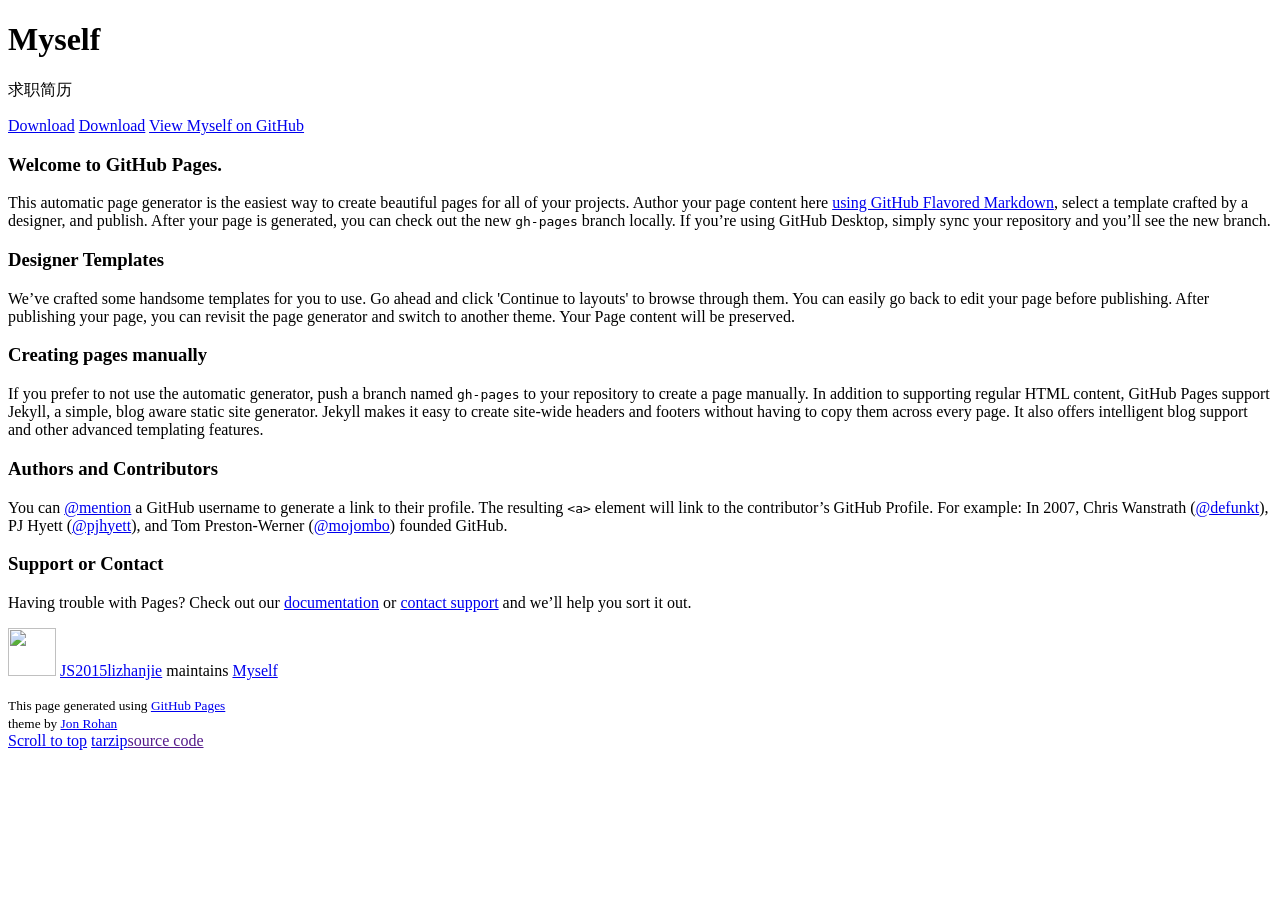
==== index.html @ 16967dcb "Create gh-pages branch via GitHub" ====
<!doctype html>
<!-- The Time Machine GitHub pages theme was designed and developed by Jon Rohan, on Feb 7, 2012. -->
<!-- Follow him for fun. http://twitter.com/jonrohan. Tail his code on https://github.com/jonrohan -->
<html>
<head>
  <meta charset="utf-8">
  <meta http-equiv="X-UA-Compatible" content="IE=edge,chrome=1">

  <link rel="stylesheet" href="stylesheets/stylesheet.css" media="screen">
  <link rel="stylesheet" href="stylesheets/github-dark.css">
  <script type="text/javascript" src="https://ajax.googleapis.com/ajax/libs/jquery/1.7.1/jquery.min.js"></script>
  <script type="text/javascript" src="javascripts/script.js"></script>

  <title>Myself</title>
  <meta name="description" content="求职简历">

  <meta name="viewport" content="width=device-width,initial-scale=1">

</head>

<body>

  <div class="wrapper">
    <header>
      <h1 class="title">Myself</h1>
    </header>
    <div id="container">
      <p class="tagline">求职简历</p>
      <div id="main" role="main">
        <div class="download-bar">
        <div class="inner">
          <a href="https://github.com/JS2015lizhanjie/myself/tarball/master" class="download-button tar"><span>Download</span></a>
          <a href="https://github.com/JS2015lizhanjie/myself/zipball/master" class="download-button zip"><span>Download</span></a>
          <a href="https://github.com/JS2015lizhanjie/myself" class="code">View Myself on GitHub</a>
        </div>
        <span class="blc"></span><span class="trc"></span>
        </div>
        <article class="markdown-body">
          <h3>
<a id="welcome-to-github-pages" class="anchor" href="#welcome-to-github-pages" aria-hidden="true"><span class="octicon octicon-link"></span></a>Welcome to GitHub Pages.</h3>

<p>This automatic page generator is the easiest way to create beautiful pages for all of your projects. Author your page content here <a href="https://guides.github.com/features/mastering-markdown/">using GitHub Flavored Markdown</a>, select a template crafted by a designer, and publish. After your page is generated, you can check out the new <code>gh-pages</code> branch locally. If you’re using GitHub Desktop, simply sync your repository and you’ll see the new branch.</p>

<h3>
<a id="designer-templates" class="anchor" href="#designer-templates" aria-hidden="true"><span class="octicon octicon-link"></span></a>Designer Templates</h3>

<p>We’ve crafted some handsome templates for you to use. Go ahead and click 'Continue to layouts' to browse through them. You can easily go back to edit your page before publishing. After publishing your page, you can revisit the page generator and switch to another theme. Your Page content will be preserved.</p>

<h3>
<a id="creating-pages-manually" class="anchor" href="#creating-pages-manually" aria-hidden="true"><span class="octicon octicon-link"></span></a>Creating pages manually</h3>

<p>If you prefer to not use the automatic generator, push a branch named <code>gh-pages</code> to your repository to create a page manually. In addition to supporting regular HTML content, GitHub Pages support Jekyll, a simple, blog aware static site generator. Jekyll makes it easy to create site-wide headers and footers without having to copy them across every page. It also offers intelligent blog support and other advanced templating features.</p>

<h3>
<a id="authors-and-contributors" class="anchor" href="#authors-and-contributors" aria-hidden="true"><span class="octicon octicon-link"></span></a>Authors and Contributors</h3>

<p>You can <a href="https://github.com/blog/821" class="user-mention">@mention</a> a GitHub username to generate a link to their profile. The resulting <code>&lt;a&gt;</code> element will link to the contributor’s GitHub Profile. For example: In 2007, Chris Wanstrath (<a href="https://github.com/defunkt" class="user-mention">@defunkt</a>), PJ Hyett (<a href="https://github.com/pjhyett" class="user-mention">@pjhyett</a>), and Tom Preston-Werner (<a href="https://github.com/mojombo" class="user-mention">@mojombo</a>) founded GitHub.</p>

<h3>
<a id="support-or-contact" class="anchor" href="#support-or-contact" aria-hidden="true"><span class="octicon octicon-link"></span></a>Support or Contact</h3>

<p>Having trouble with Pages? Check out our <a href="https://help.github.com/pages">documentation</a> or <a href="https://github.com/contact">contact support</a> and we’ll help you sort it out.</p>
        </article>
      </div>
    </div>
    <footer>
      <div class="owner">
      <p><a href="https://github.com/JS2015lizhanjie" class="avatar"><img src="https://avatars1.githubusercontent.com/u/15324887?v=3&amp;s=60" width="48" height="48"></a> <a href="https://github.com/JS2015lizhanjie">JS2015lizhanjie</a> maintains <a href="https://github.com/JS2015lizhanjie/myself">Myself</a></p>


      </div>
      <div class="creds">
        <small>This page generated using <a href="https://pages.github.com/">GitHub Pages</a><br>theme by <a href="https://twitter.com/jonrohan/">Jon Rohan</a></small>
      </div>
    </footer>
  </div>
  <div class="current-section">
    <a href="#top">Scroll to top</a>
    <a href="https://github.com/JS2015lizhanjie/myself/tarball/master" class="tar">tar</a><a href="https://github.com/JS2015lizhanjie/myself/zipball/master" class="zip">zip</a><a href="" class="code">source code</a>
    <p class="name"></p>
  </div>

  
</body>
</html>
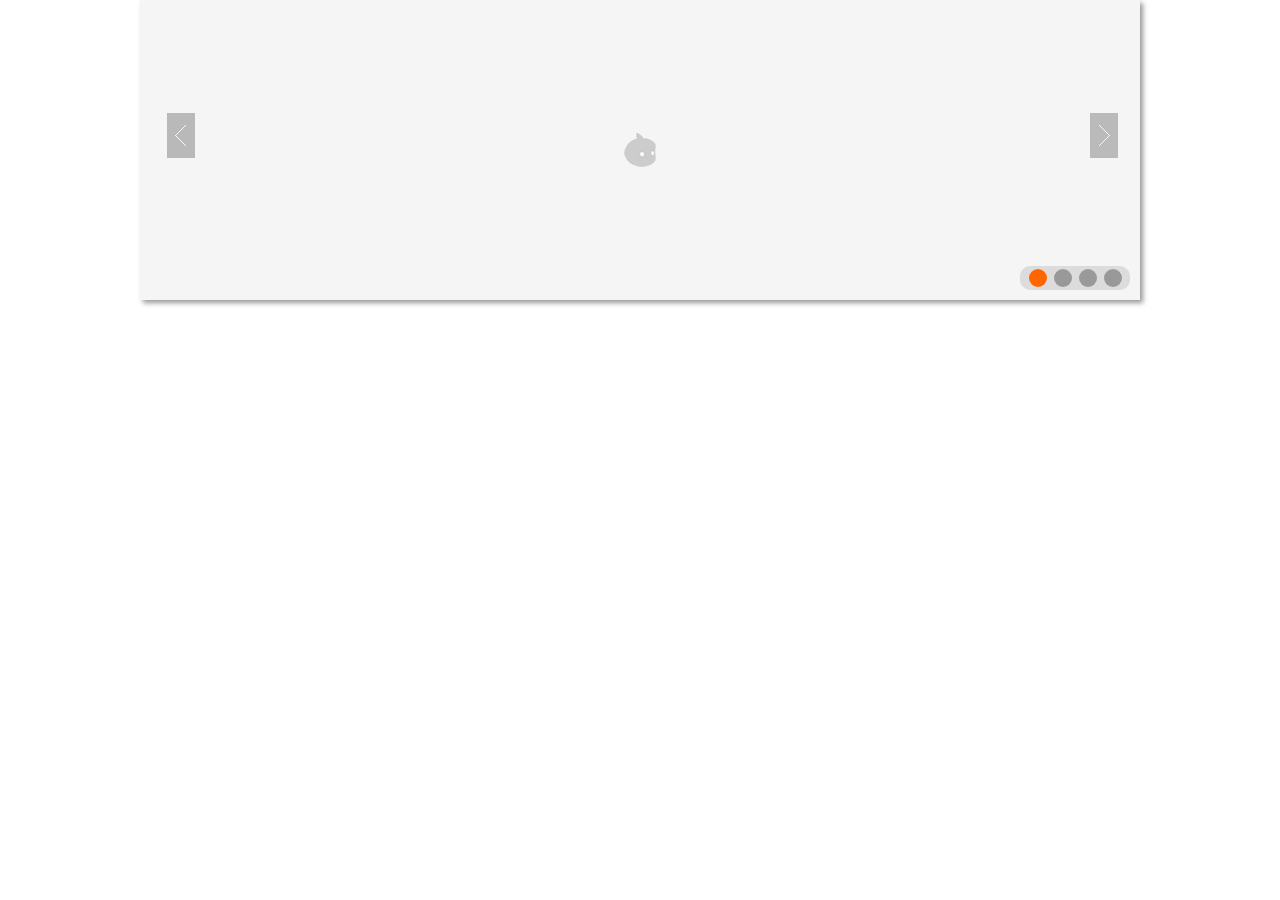
==== commit 9fa57583: "init repository" ====
--- a/index.html
+++ b/index.html
@@ -1,85 +1,43 @@
-<!doctype html>
-<!-- The Time Machine GitHub pages theme was designed and developed by Jon Rohan, on Feb 7, 2012. -->
-<!-- Follow him for fun. http://twitter.com/jonrohan. Tail his code on https://github.com/jonrohan -->
+<!DOCTYPE html>
 <html>
-<head>
-  <meta charset="utf-8">
-  <meta http-equiv="X-UA-Compatible" content="IE=edge,chrome=1">
+<head lang="en">
+    <meta charset="UTF-8">
+    <title></title>
+    <style type="text/css">
+        html,body,div,ul,li,img {
+            margin: 0;
+            padding: 0;
+            font-size: 12px;
+            font-family: "Microsoft Yahei", "微软雅黑";
+            -webkit-user-select: none;
+        }
+        ul,li{list-style: none}
+        img {border: none}
+        a{ text-decoration: none}
+    </style>
+    <link type="text/css" rel="stylesheet" href="css/banner.css"/>
+</head>
+<body>
+<div class="banner" id="banner">
+    <div class="bannerImg">
+        <div></div>
+        <div></div>
+        <div></div>
+        <div></div>
+        <div></div>
 
-  <link rel="stylesheet" href="stylesheets/stylesheet.css" media="screen">
-  <link rel="stylesheet" href="stylesheets/github-dark.css">
-  <script type="text/javascript" src="https://ajax.googleapis.com/ajax/libs/jquery/1.7.1/jquery.min.js"></script>
-  <script type="text/javascript" src="javascripts/script.js"></script>
+    </div>
+    <div class="bannerTipBg"></div>
+        <ul class="bannerTip">
+            <li class="select"></li>
+            <li></li>
+            <li></li>
+            <li></li>
+        </ul>
+    <
+    <a href="javascript:" class="bannerLeft" id="bannerLeft"></a>
+    <a href="javascript:" class="bannerRight" id="bannerRight"></a>
 
-  <title>Myself</title>
-  <meta name="description" content="求职简历">
-
-  <meta name="viewport" content="width=device-width,initial-scale=1">
-
-</head>
-
-<body>
-
-  <div class="wrapper">
-    <header>
-      <h1 class="title">Myself</h1>
-    </header>
-    <div id="container">
-      <p class="tagline">求职简历</p>
-      <div id="main" role="main">
-        <div class="download-bar">
-        <div class="inner">
-          <a href="https://github.com/JS2015lizhanjie/myself/tarball/master" class="download-button tar"><span>Download</span></a>
-          <a href="https://github.com/JS2015lizhanjie/myself/zipball/master" class="download-button zip"><span>Download</span></a>
-          <a href="https://github.com/JS2015lizhanjie/myself" class="code">View Myself on GitHub</a>
-        </div>
-        <span class="blc"></span><span class="trc"></span>
-        </div>
-        <article class="markdown-body">
-          <h3>
-<a id="welcome-to-github-pages" class="anchor" href="#welcome-to-github-pages" aria-hidden="true"><span class="octicon octicon-link"></span></a>Welcome to GitHub Pages.</h3>
-
-<p>This automatic page generator is the easiest way to create beautiful pages for all of your projects. Author your page content here <a href="https://guides.github.com/features/mastering-markdown/">using GitHub Flavored Markdown</a>, select a template crafted by a designer, and publish. After your page is generated, you can check out the new <code>gh-pages</code> branch locally. If you’re using GitHub Desktop, simply sync your repository and you’ll see the new branch.</p>
-
-<h3>
-<a id="designer-templates" class="anchor" href="#designer-templates" aria-hidden="true"><span class="octicon octicon-link"></span></a>Designer Templates</h3>
-
-<p>We’ve crafted some handsome templates for you to use. Go ahead and click 'Continue to layouts' to browse through them. You can easily go back to edit your page before publishing. After publishing your page, you can revisit the page generator and switch to another theme. Your Page content will be preserved.</p>
-
-<h3>
-<a id="creating-pages-manually" class="anchor" href="#creating-pages-manually" aria-hidden="true"><span class="octicon octicon-link"></span></a>Creating pages manually</h3>
-
-<p>If you prefer to not use the automatic generator, push a branch named <code>gh-pages</code> to your repository to create a page manually. In addition to supporting regular HTML content, GitHub Pages support Jekyll, a simple, blog aware static site generator. Jekyll makes it easy to create site-wide headers and footers without having to copy them across every page. It also offers intelligent blog support and other advanced templating features.</p>
-
-<h3>
-<a id="authors-and-contributors" class="anchor" href="#authors-and-contributors" aria-hidden="true"><span class="octicon octicon-link"></span></a>Authors and Contributors</h3>
-
-<p>You can <a href="https://github.com/blog/821" class="user-mention">@mention</a> a GitHub username to generate a link to their profile. The resulting <code>&lt;a&gt;</code> element will link to the contributor’s GitHub Profile. For example: In 2007, Chris Wanstrath (<a href="https://github.com/defunkt" class="user-mention">@defunkt</a>), PJ Hyett (<a href="https://github.com/pjhyett" class="user-mention">@pjhyett</a>), and Tom Preston-Werner (<a href="https://github.com/mojombo" class="user-mention">@mojombo</a>) founded GitHub.</p>
-
-<h3>
-<a id="support-or-contact" class="anchor" href="#support-or-contact" aria-hidden="true"><span class="octicon octicon-link"></span></a>Support or Contact</h3>
-
-<p>Having trouble with Pages? Check out our <a href="https://help.github.com/pages">documentation</a> or <a href="https://github.com/contact">contact support</a> and we’ll help you sort it out.</p>
-        </article>
-      </div>
-    </div>
-    <footer>
-      <div class="owner">
-      <p><a href="https://github.com/JS2015lizhanjie" class="avatar"><img src="https://avatars1.githubusercontent.com/u/15324887?v=3&amp;s=60" width="48" height="48"></a> <a href="https://github.com/JS2015lizhanjie">JS2015lizhanjie</a> maintains <a href="https://github.com/JS2015lizhanjie/myself">Myself</a></p>
-
-
-      </div>
-      <div class="creds">
-        <small>This page generated using <a href="https://pages.github.com/">GitHub Pages</a><br>theme by <a href="https://twitter.com/jonrohan/">Jon Rohan</a></small>
-      </div>
-    </footer>
-  </div>
-  <div class="current-section">
-    <a href="#top">Scroll to top</a>
-    <a href="https://github.com/JS2015lizhanjie/myself/tarball/master" class="tar">tar</a><a href="https://github.com/JS2015lizhanjie/myself/zipball/master" class="zip">zip</a><a href="" class="code">source code</a>
-    <p class="name"></p>
-  </div>
-
-  
+</div>
 </body>
-</html>
+</html>
--- a/css/banner.css
+++ b/css/banner.css
@@ -0,0 +1,97 @@
+/*
+display
+position
+top/left
+float
+magrin
+padding
+width/height
+text-align
+border
+background
+overflow
+字体等一些其余的样式
+css3样式
+
+*/
+.banner {
+    position: relative;
+    overflow: hidden;
+    width: 1000px;
+    margin: 0 auto;
+    height: 300px;
+    background: red;
+    box-shadow: 3px 3px 5px 0 #999;
+}
+
+.banner .bannerImg {
+    position: absolute;
+    top: 0;
+    left: 0;
+    width: 5000px;
+    height: 300px;
+    overflow: hidden;
+
+}
+.banner .bannerImg div{
+    width: 1000px;
+    float: left;
+    height: 300px;
+    background: url("../img/default.gif") no-repeat center center #f5f5f5;
+}
+
+.banner .bannerImg div img{
+    width: 100%;
+    height: 100%;
+}
+.banner .bannerTipBg{
+    position: absolute;
+    bottom: 10px;
+    right: 10px;
+    width: 110px;
+    height: 24px;
+    background: #000;
+    opacity: 0.1;
+    filter: alpha(opacity=10);
+    border-radius: 10px;
+}
+.banner .bannerTip{
+    position: absolute;
+    bottom: 13px;
+    right: 11px;
+    width: 100px;
+    height: 18px;
+    overflow: hidden;
+}
+.banner .bannerTip li{
+    float: left;
+    margin-right: 7px;
+    width: 18px;
+    height: 18px;
+    background: #999999;
+    cursor: pointer;
+    border-radius: 50%;
+}
+.banner .bannerTip  li.select{
+    background: #ff6600;
+}
+.banner .bannerLeft, .banner .bannerRight{
+    /*display: none;*/
+    position: absolute;
+    top: 45%;
+    margin : -22px 0 0 20px;
+    width: 30px;
+    height: 45px;
+    background: url("../img/pre.png") no-repeat 0 0;
+    opacity: 0.3;
+    filter: alpha(opacity=30);
+}
+.banner .bannerRight{
+    right: 20px;
+    background-position: -50px 0;
+}
+.banner .bannerLeft:hover, .banner .bannerRight:hover{
+    opacity: 0.8;
+    filter: alpha(opacity=80);
+
+}
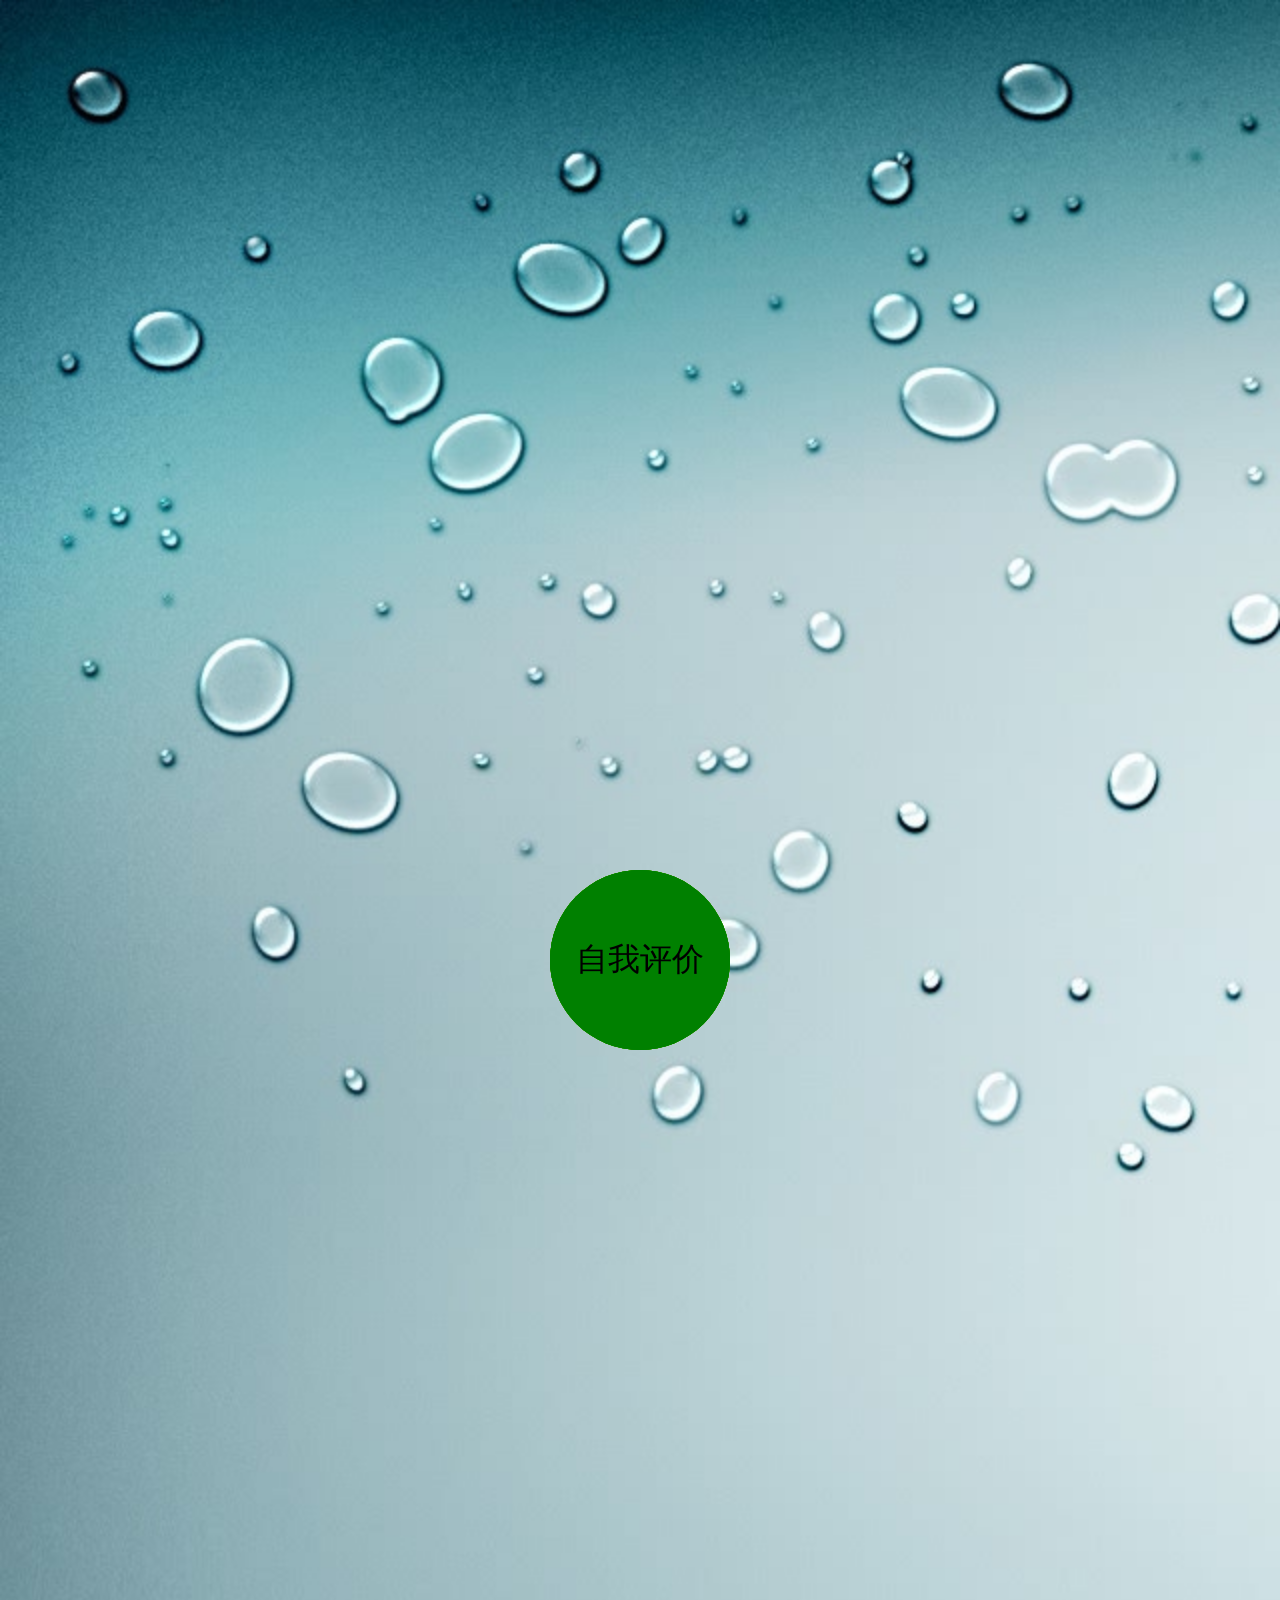
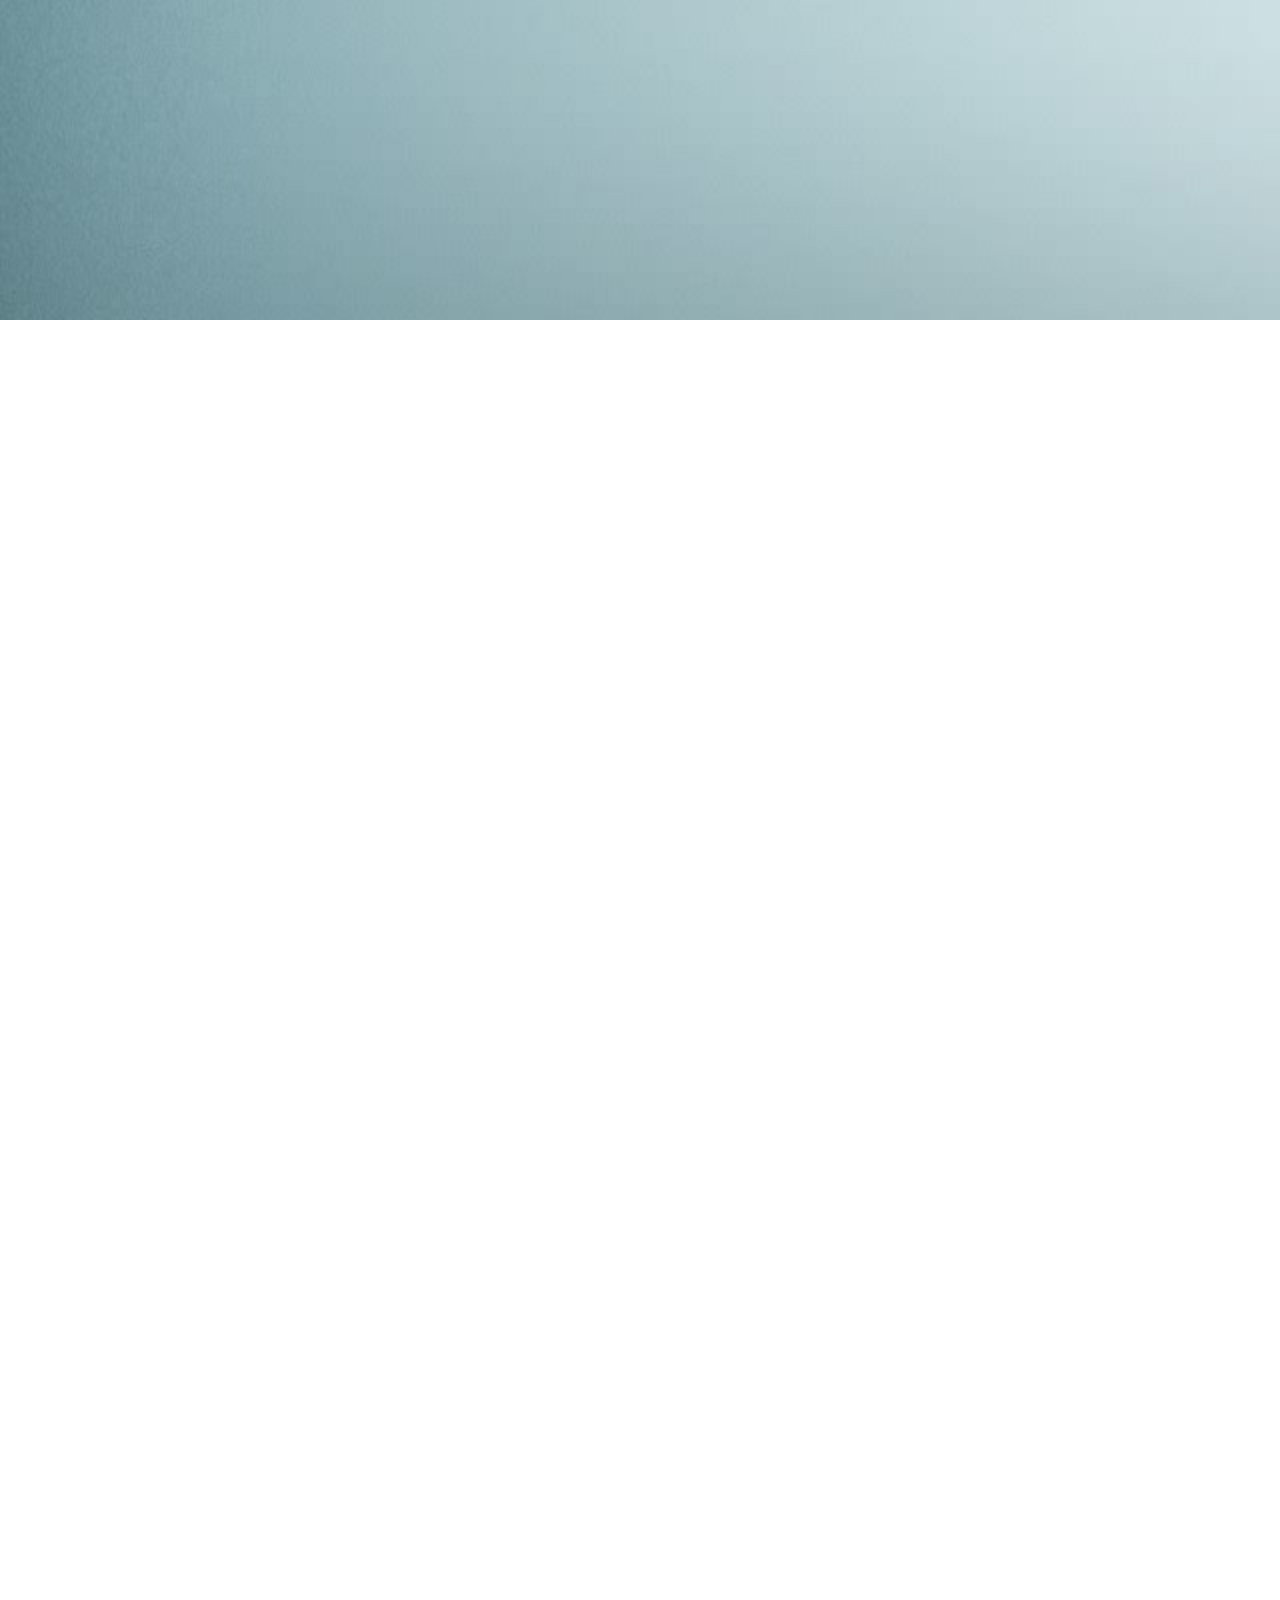
==== commit 6fe84d82: "init repository" ====
--- a/index.html
+++ b/index.html
@@ -3,41 +3,111 @@
 <head lang="en">
     <meta charset="UTF-8">
     <title></title>
-    <style type="text/css">
-        html,body,div,ul,li,img {
-            margin: 0;
-            padding: 0;
-            font-size: 12px;
-            font-family: "Microsoft Yahei", "微软雅黑";
-            -webkit-user-select: none;
-        }
-        ul,li{list-style: none}
-        img {border: none}
-        a{ text-decoration: none}
-    </style>
-    <link type="text/css" rel="stylesheet" href="css/banner.css"/>
+    <meta name="viewport" content="width=device-width,initial-scale=1.0, user-scalable=no">
+    <link type="text/css" rel="stylesheet" href="css/index.css"/>
 </head>
 <body>
-<div class="banner" id="banner">
-    <div class="bannerImg">
-        <div></div>
-        <div></div>
-        <div></div>
-        <div></div>
-        <div></div>
+<div id="main">
+    <ul class="slide">
+        <li >
+            <div class="a1">
+                <h2>个人简历 </h2>
 
-    </div>
-    <div class="bannerTipBg"></div>
-        <ul class="bannerTip">
-            <li class="select"></li>
-            <li></li>
-            <li></li>
-            <li></li>
-        </ul>
-    <
-    <a href="javascript:" class="bannerLeft" id="bannerLeft"></a>
-    <a href="javascript:" class="bannerRight" id="bannerRight"></a>
+                <div class="name1">
+                    <!--<img src="images/er.png">-->
+                    <p>姓名<br><br>李占杰</p>
+                    <p>学历<br><br>本科</p>
+                    <p> 期望职业<br><br>前端开发工程师 </p>
+                </div>
+
+            </div>
+        </li>
+        <li >
+            <div class="a2">
+                <h2>个人资料</h2>
+
+                <div class="name2">
+                    <p>姓名：李占杰</p>
+                    <p>性别：男</p>
+                    <p>爱好：电影、运动</p>
+                    <p>学历：本科</p>
+                    <p>联系方式：15601361662</p>
+                    <p>邮箱：1017986845@qq.com</p>
+                    <p>毕业院校：北华航天工业学院</p>
+                    <!--<p>毕业院校：北华航天工业学院</p>-->
+                </div>
+
+            </div>
+        </li>
+        <li>
+            <div class="a3">
+                <p>语言能力</p>
+
+                <p>英语四级</p>
+
+                <p>普通话</p>
+                <!--<p>联系方式：15601361662</p>-->
+
+
+            </div>
+        </li>
+        <li >
+            <div class="a4 ">
+                <p>求职意向</p>
+
+                <p>工作性质：全职</p>
+
+                <p> 期望职业：前端开发工程师 </p>
+
+                <p>期望薪资：面议</p>
+
+                <p>到岗时间：一周内</p>
+
+                <!--<p>2010.09-2013.06 北华航天工业学院</p>-->
+                <!--<p>联系方式：15601361662</p>-->
+            </div>
+
+
+        </li>
+        <li >
+            <div class="a5">
+                <h2>IT技能</h2>
+
+                <p>1、对WEB标准有良好认识，了解标签语义化；</p>
+                <p>2、了解HTML和CSS兼容性处理；</p>
+                <p>3、熟练使用JavaScript</p>
+                <p>4、JS中的面向对象及设计模式有一定了解；</p>
+                <p>5、了解jQuery类库，阅读过其部分源码；</p>
+                <p>6、Ajax、JSON等前端技术的原理进行开发；</p>
+
+                <!--<p>2010.09-2013.06 北华航天工业学院</p>-->
+                <!--<p>联系方式：15601361662</p>-->
+
+
+            </div>
+        </li>
+        <li class="zIndex">
+            <div class="a6">
+                <!--<h2>自我评价</h2>-->
+
+
+                <p>团结</p>
+                <p>协作</p>
+                <p>乐观</p>
+                <p>开朗</p>
+                <p>拼搏</p>
+                <p>进取</p>
+                <p>自我评价</p>
+                    <!--对互联网强烈的好奇心和浓厚的兴趣，驱使我不断学习，积累知识，不断去了解新的前沿技能。为人谦和、责任心强、能够很快的融入到团队中去。能够根据任务对工作进行规划，有条理的完成工作。希望能够争取这个平台来发挥我的能力，与你们共同创造精彩！-->
+                <!--</p>-->
+
+
+            </div>
+        </li>
+    </ul>
 
 </div>
+
+<script type="text/javascript" src="js/index.js"></script>
 </body>
 </html>
--- a/css/index.css
+++ b/css/index.css
@@ -0,0 +1,493 @@
+*{
+    margin: 0;
+    padding: 0;
+}
+body,html{
+    width: 100%;
+    height: 100%;
+    overflow: hidden;
+}
+
+ul{
+    list-style: none;
+}
+
+#main{
+    width: 640px;
+    height: 960px;
+    position: absolute;
+    left: 50%;
+    top: 0;
+    margin-left: -320px;
+    -webkit-transform-origin:top ;
+
+}
+.slide li{
+    width: 100%;
+    height: 100%;
+    position: absolute;
+    top: 0;
+    left: 0;
+}
+.slide li:nth-child(1){
+    background: url("../images/40.JPEG");
+}
+.slide li:nth-child(2){
+    background: url("../images/17.jpg");
+}
+.slide li:nth-child(3){
+    background: url("../images/17.jpg");
+}
+.slide li:nth-child(4){
+    background: url("../images/17.jpg");
+}
+.slide li:nth-child(5){
+    background: url("../images/17.jpg");
+}
+.slide li:nth-child(6){
+    background: url("../images/17.jpg");
+}
+.zIndex{
+    z-index: 11;
+}
+
+.a1{
+    position: absolute;
+    top: 50%;
+    width: 100%;
+    margin-top: -415px;
+}
+.a1 h2{
+    color: whitesmoke;
+    text-align: center;
+    font-size: 60px;
+    letter-spacing: 15px;
+    width: 10%;
+    margin-left: 478px;
+    height: 50px;
+    -webkit-transform:  translate(0,-500px);
+}
+.a1 .name1{
+    position: absolute;
+    left: 50%;
+    margin-left: 64px;
+    top: 310px;
+}
+.name1 p {
+    color: white;
+    text-align: center;
+    font-size: 30px;
+    margin-top: 15px;
+    width: 1px;
+}
+
+.name1 p:nth-child(1){
+    text-align: center;
+    position: absolute;
+    left: -94px;
+    top: 6px;
+    -webkit-transform:  translate(0,800px);
+    -webkit-transition-duration: 1s;
+
+}
+.name1 p:nth-child(2){
+    position: absolute;
+    left: -187px;
+    top: 6px;
+    -webkit-transform:  translate(0,800px);;
+    -webkit-transition: 1s;
+
+
+}
+.name1 p:nth-child(3){
+    position: absolute;
+    left: -285px;
+    top: 6px;
+    -webkit-transform:  translate(0,800px);;
+    -webkit-transition: 1s;
+
+
+}
+
+
+#a1 h2{
+    -webkit-transform:  translate(0,0);
+    -webkit-transition-duration: 1s;
+    -webkit-transition-delay: 0.2s;
+}
+#a1 .name1 p:nth-child(1){
+    -webkit-transform: translate(0,0);
+    -webkit-transition: 1s;
+    -webkit-transition-delay: 0.6s;
+    transition-delay: 0.6s;
+}
+#a1 .name1 p:nth-child(2){
+    -webkit-transform: translate(0,0);
+    -webkit-transition: 1s;
+    -webkit-transition-delay: 1s;
+    transition-delay: 1s;
+}
+#a1 .name1 p:nth-child(3){
+    -webkit-transform: translate(0,0);
+    -webkit-transition: 1s;
+    -webkit-transition-delay: 1.4s;
+    transition-delay: 1.4s;
+}
+
+
+.a2{
+    position: absolute;
+    top: 40%;
+    left: 10%;
+    width: 100%;
+    /*height: 100%;*/
+    /*margin-left: -200px;*/
+    margin-top: -300px;
+}
+.a2 h2{
+    /*color: black;*/
+    text-align: left;
+    font-size:40px;
+    /*font-family: "Microsoft Yahei", "微软雅黑";*/
+    width: 50%;
+    height: 80px;
+
+    color: blue;
+    line-height: 80px;
+    margin-left: 60px;
+    border-radius:10px;
+
+    /*box-shadow:2px 1px 10px #333;*/
+    /*background: -webkit-linear-gradient(left, #22b909, #00A5FF, #0044DD);*/
+    -webkit-transform: translate(-500px,0);
+
+
+
+}
+.a2 .name2{
+    /*width: 50%;*/
+    position: absolute;
+    left: 50%;
+    margin-left: -260px;
+    top: 150px;
+    /*box-shadow: 2px 1px 10px #333;*/
+    /*padding: 10px;*/
+    overflow: hidden;
+    /*border-radius:10px;*/
+    /*background: -webkit-linear-gradient(left, #F9044E, #00A5FF, #11c900);*/
+    color: black;
+
+
+
+}
+.name2 p{
+    width: 0;
+    height: 0;
+    overflow: hidden;
+    /*color: black;*/
+    text-align: left;
+    padding-left: 10px;
+    font-size: 25px;
+    font-weight: bold;
+    margin-top: 20px;
+    margin-bottom: 20px;
+    color: blue;
+    /*box-shadow: 1px 1px 5px #333;*/
+}
+#a2 h2{
+    -webkit-transform: translate(0,0);
+    -webkit-transition: 1s;
+}
+
+#a2 p{
+    width: 450px;
+    height:50px;
+    -webkit-transition-duration: 1s;
+    -webkit-transition-delay: 1.4s;
+    transition-delay: 1.4s;
+}
+.a3{
+    width: 60%;
+    height: 60%;
+    position: absolute;
+    left: 50%;
+    top: 48%;
+    margin-left: -200px;
+    margin-top: -180px;
+}
+
+.a3 p:nth-child(1){
+    width: 200px;
+    height: 200px;
+    line-height: 200px;
+    position: absolute;
+    left: 4%;
+    top: 45%;
+    display: inline-block;
+    float: left;
+    font-size: 40px;
+    font-weight: bold;
+    border: 1px solid #31ce35;
+    border-radius: 50%;
+    text-align: center;
+    background: #289ce9;
+    box-shadow: 1px 2px 10px #333;
+}
+.a3 p:nth-child(2){
+    width: 100px;
+    height: 100px;
+    line-height: 100px;
+    position: absolute;
+    left: 50%;
+    top: 45%;
+    display: inline-block;
+    float: left;
+    margin-left: 50px;
+    font-size: 20px;
+    border-radius: 50%;
+    background: #11c900;
+    text-align: center;
+    color: white;
+}
+.a3 p:nth-child(3){
+    width: 100px;
+    height: 100px;
+    line-height: 100px;
+    position: absolute;
+    left: 50%;
+    top: 65%;
+    display: inline-block;
+    float: left;
+    margin-left: 50px;
+    font-size: 20px;
+    border-radius: 50%;
+    background: #11c900;
+    text-align: center;
+    color: white;
+}
+
+#a3 p{
+    -webkit-transform: rotateY(360deg);
+    -webkit-transition: 1s;
+}
+
+
+.a4{
+    width: 80%;
+    height: 80%;
+    position: absolute;
+    left: 50px;
+    top: 50%;
+    margin-left:  200px;
+    margin-top: -200px;
+    color: whitesmoke;
+
+    padding: 10px;
+    /*box-shadow: 1px 5px 10px #333;*/
+    /*background: -webkit-linear-gradient(left, #009998, #00A5FF, #ffff00);*/
+    -webkit-transform:rotate(0deg) scale(0)
+
+}
+
+.a4 p{
+    height: 80px;
+    line-height: 80px;
+    font-size: 20px;
+
+}
+.a4 p:nth-child(1){
+    height: 100px;
+    line-height: 100px;
+    font-size: 40px;
+    font-weight: bold;
+
+}
+.a4 p:nth-child(2) ,.a4 p:nth-child(4){
+    /*text-align: right;*/
+
+
+}
+#a4 {
+    -webkit-transform:rotate(360deg) scale(1);
+    -webkit-transition: 1s;
+
+}
+
+.a5{
+    width: 500px;
+    height: 500px;
+    position: absolute;
+    left: 50%;
+    top: 50%;
+    margin-left:  -250px;
+    margin-top: -300px;
+
+
+}
+.a5 h2{
+    width: 100%;
+    height: 60px;
+    line-height: 60px;
+    font-size: 40px;
+    color: whitesmoke;
+
+}
+.a5 p{
+    width: 100%;
+    height: 60px;
+    line-height: 60px;
+    font-size: 25px;
+    display: inline-block;
+    margin-top: 20px;
+    color: white;
+    word-wrap: normal;
+    background: #0fb200;
+    border-radius: 5px;
+}
+.a5 p:nth-child(odd){
+    -webkit-transform: translate(-600px,0);
+}
+.a5 p:nth-child(even){
+    -webkit-transform: translate(600px,0);
+}
+#a5 P{
+    -webkit-transform: translate(0,0);
+    -webkit-transition: 1s;
+
+}
+
+
+
+/*.a6{*/
+/*width: 500px;*/
+/*height: 500px;*/
+/*position: absolute;*/
+/*left: 50%;*/
+/*top: 50%;*/
+/*margin-left:  -250px;*/
+/*margin-top: -300px;*/
+
+
+/*}*/
+
+
+
+.a6 p{
+    width: 90px;
+    height: 90px;
+    line-height: 90px;
+    text-align: center;
+    border-radius: 50%;
+    position: absolute;
+    left:50%;
+    top:50%;
+    margin-left: -45px;
+    margin-top: -45px;
+}
+.a6 p:nth-child(1){
+    background: #0fb200;
+}
+.a6 p:nth-child(2){
+    background: #ffff4f;
+}
+.a6 p:nth-child(3){
+    background: #ffff00;
+}
+.a6 p:nth-child(4){
+    background: #008000;
+}
+.a6 p:nth-child(5){
+    background: #008000;
+}
+.a6 p:nth-child(6){
+    background: #008000;
+}
+.a6 p:nth-child(7){
+    background: #008000;
+}
+#a6 p:nth-child(1){
+    left:50%;
+    top:30%;
+}
+#a6 p:nth-child(2) {
+    left: 20%;
+    top: 40%
+}
+#a6 p:nth-child(3){
+    left:80%;
+    top:40%
+}
+#a6 p:nth-child(4){
+    left:20%;
+    top:60%;
+}
+#a6 p:nth-child(5){
+    left:80%;
+    top:60%;
+}
+#a6 p:nth-child(6){
+    left:50%;
+    top:70%;
+}
+/*#a6 p:nth-child(7){*/
+    /*left:40%;*/
+    /*top:70%;*/
+/*}*/
+#a6 p{
+    -webkit-transform: rotate(720deg);
+    -webkit-transition: 1s;
+}
+
+/*.a6{*/
+    /*width: 500px;*/
+    /*height: 500px;*/
+    /*position: absolute;*/
+    /*left: 50%;*/
+    /*top: 50%;*/
+    /*margin-left:  -250px;*/
+    /*margin-top: -300px;*/
+
+
+/*}*/
+/*.a6 h2{*/
+    /*width: 200px;*/
+    /*height: 60px;*/
+    /*line-height: 60px;*/
+    /*font-size: 40px;*/
+    /*color: black;*/
+    /*background: red;*/
+    /*margin-bottom: 10px;*/
+    /*border-radius: 10px;*/
+    /*text-align: center;*/
+    /*-webkit-transform:  scale(0);*/
+    /*-webkit-transition: 1s;*/
+
+
+/*}*/
+/*.a6 p{*/
+    /*width: 100%;*/
+    /*height: 400px;*/
+    /*line-height: 60px;*/
+    /*font-size: 25px;*/
+    /*display: inline-block;*/
+    /*margin-top: 0;*/
+    /*color: white;*/
+    /*font-weight: bold;*/
+    /*padding: 10px;*/
+    /*background: #f600f6;*/
+    /*position: absolute;*/
+    /*left: -10px;*/
+    /*-webkit-transform: translate(0,800px);*/
+
+
+/*}*/
+/*#a6 p{*/
+    /*-webkit-transform: translate(0,0);*/
+    /*-webkit-transition: 1s;*/
+
+/*}*/
+/*#a6 h2{*/
+    /*-webkit-transform:  scale(1);*/
+    /*-webkit-transition: 1s;*/
+
+/*}*/
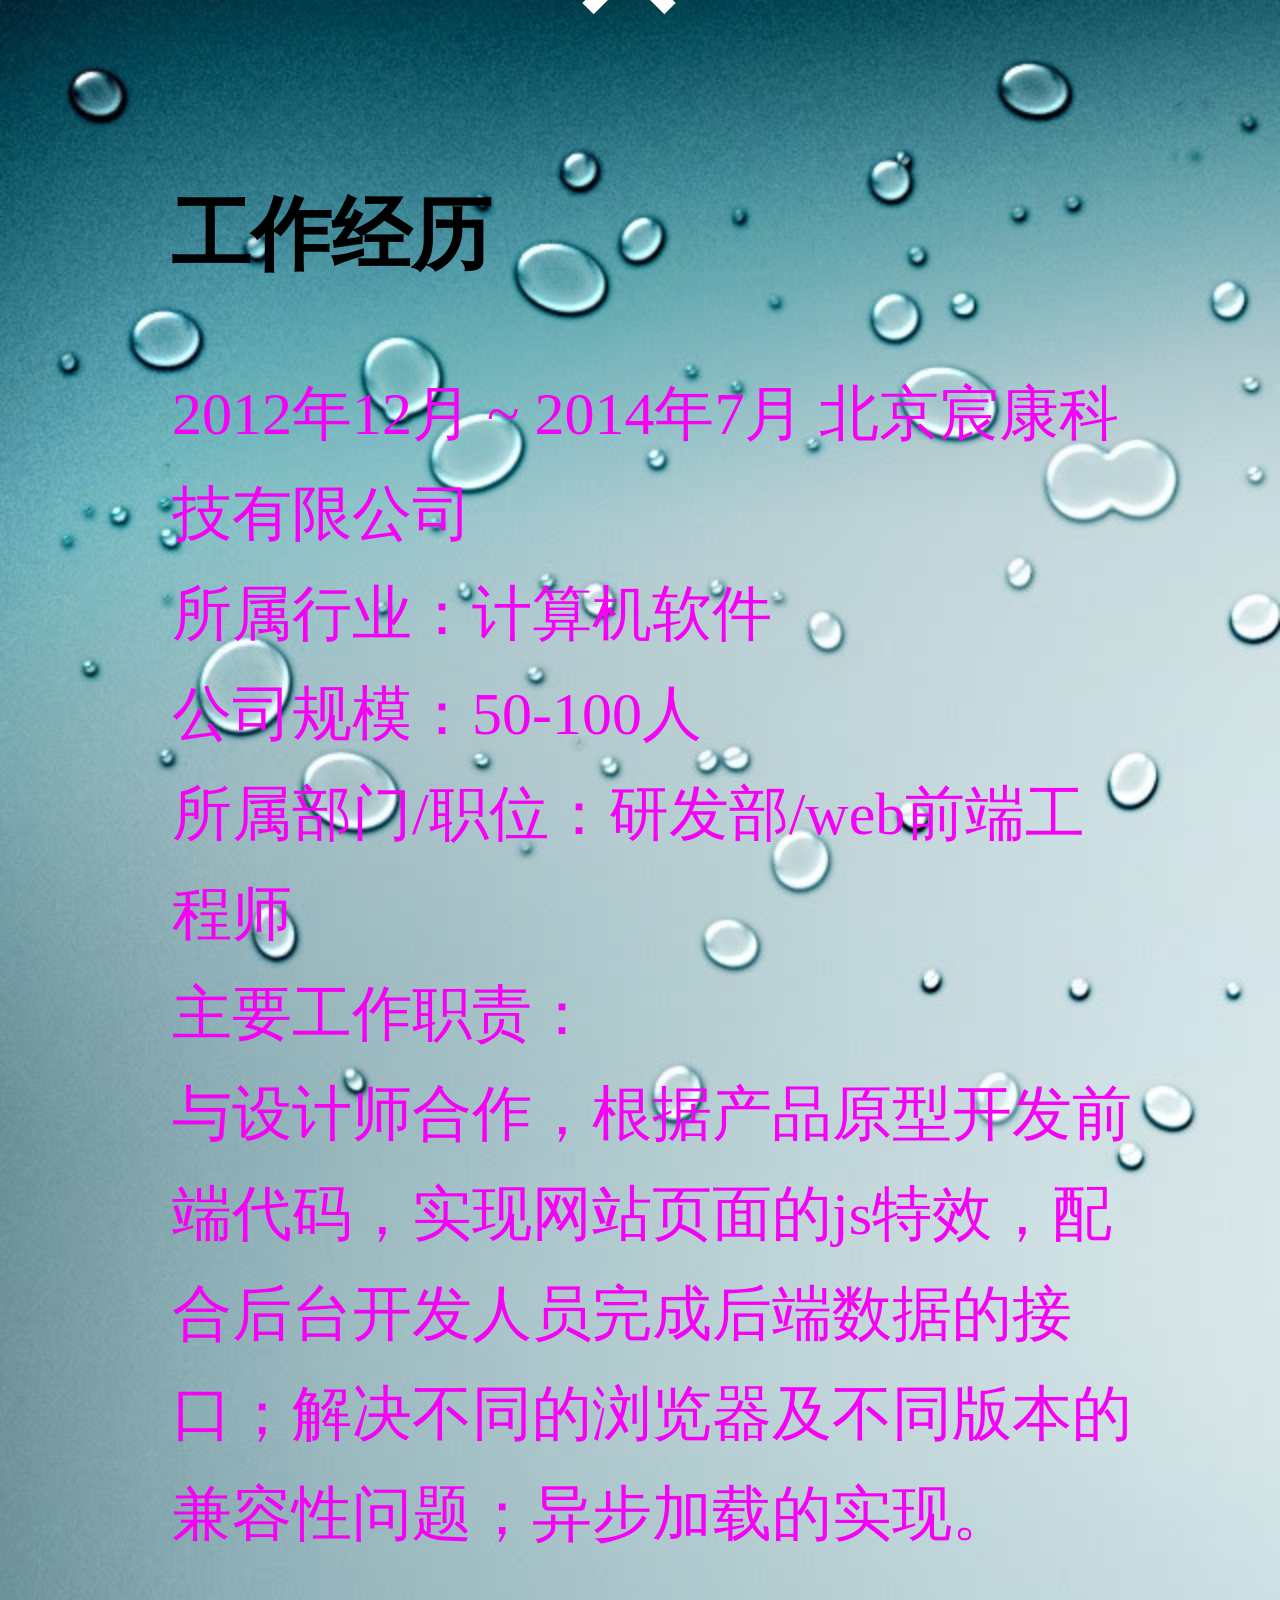
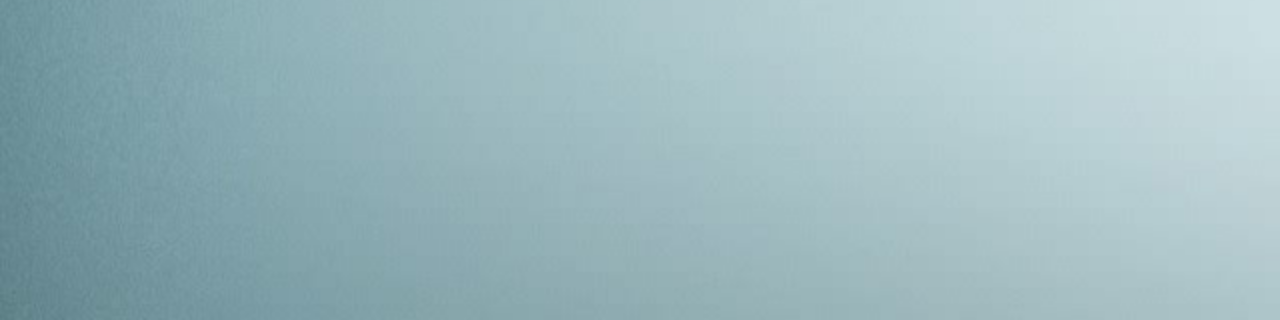
==== commit a5abef45: "init repository" ====
--- a/index.html
+++ b/index.html
@@ -29,8 +29,9 @@
                 <div class="name2">
                     <p>姓名：李占杰</p>
                     <p>性别：男</p>
+                    <p>学历：本科</p>
+                    <p>语言：英语四级 </p>
                     <p>爱好：电影、运动</p>
-                    <p>学历：本科</p>
                     <p>联系方式：15601361662</p>
                     <p>邮箱：1017986845@qq.com</p>
                     <p>毕业院校：北华航天工业学院</p>
@@ -39,13 +40,20 @@
 
             </div>
         </li>
-        <li>
+        <li class="zIndex">
             <div class="a3">
-                <p>语言能力</p>
+                <p>工作经历</p>
+                <p>2012年12月 ~ 2014年7月  北京宸康科技有限公司<br>
+                    所属行业：计算机软件<br>
+                    公司规模：50-100人<br>
+                    所属部门/职位：研发部/web前端工程师<br>
+                    主要工作职责：<br>
+                    与设计师合作，根据产品原型开发前端代码，实现网站页面的js特效，配合后台开发人员完成后端数据的接口；解决不同的浏览器及不同版本的兼容性问题；异步加载的实现。<br>
+                </p>
 
-                <p>英语四级</p>
+                <!--<p>英语四级</p>-->
 
-                <p>普通话</p>
+                <!--<p>普通话</p>-->
                 <!--<p>联系方式：15601361662</p>-->
 
 
@@ -62,6 +70,8 @@
                 <p>期望薪资：面议</p>
 
                 <p>到岗时间：一周内</p>
+                <p>教育背景</p>
+                <p>2013.06 毕业于北华航天工业学院</p>
 
                 <!--<p>2010.09-2013.06 北华航天工业学院</p>-->
                 <!--<p>联系方式：15601361662</p>-->
@@ -86,7 +96,7 @@
 
             </div>
         </li>
-        <li class="zIndex">
+        <li >
             <div class="a6">
                 <!--<h2>自我评价</h2>-->
 
@@ -104,10 +114,24 @@
 
             </div>
         </li>
+        <li>
+            <div class="a7">
+                <p>谢谢欣赏</p>
+                <p>扫码更多精彩</p>
+                <img src="images/er.png">
+            </div>
+        </li>
     </ul>
+    <div class="box move">
+
+    </div>
+    <div class="music move1">
+        <audio id="musicAudio" src="video/chaoyuemengxiang.mp3" preload="none" loop/>
+    </div>
 
 </div>
 
 <script type="text/javascript" src="js/index.js"></script>
+<script type="text/javascript" src="js/touch.js"></script>
 </body>
 </html>
--- a/css/index.css
+++ b/css/index.css
@@ -30,7 +30,9 @@
     left: 0;
 }
 .slide li:nth-child(1){
+
     background: url("../images/40.JPEG");
+
 }
 .slide li:nth-child(2){
     background: url("../images/17.jpg");
@@ -46,6 +48,9 @@
 }
 .slide li:nth-child(6){
     background: url("../images/17.jpg");
+}
+.slide li:nth-child(7){
+    background: url("../images/40.JPEG");
 }
 .zIndex{
     z-index: 11;
@@ -207,13 +212,13 @@
     transition-delay: 1.4s;
 }
 .a3{
-    width: 60%;
-    height: 60%;
+    width: 80%;
+    height: 90%;
     position: absolute;
     left: 50%;
     top: 48%;
-    margin-left: -200px;
-    margin-top: -180px;
+    margin-left: -255px;
+    margin-top: -400px;
 }
 
 .a3 p:nth-child(1){
@@ -222,49 +227,49 @@
     line-height: 200px;
     position: absolute;
     left: 4%;
-    top: 45%;
-    display: inline-block;
-    float: left;
+    top: -5%;
+    /*display: inline-block;*/
+    /*float: left;*/
     font-size: 40px;
     font-weight: bold;
-    border: 1px solid #31ce35;
-    border-radius: 50%;
-    text-align: center;
-    background: #289ce9;
-    box-shadow: 1px 2px 10px #333;
+    /*border: 1px solid #31ce35;*/
+    /*/!*border-radius: 50%;*!/*/
+    /*text-align: center;*/
+    /*background: #289ce9;*/
+    /*box-shadow: 1px 2px 10px #333;*/
 }
 .a3 p:nth-child(2){
-    width: 100px;
-    height: 100px;
-    line-height: 100px;
+    width: 95%;
+    /*height: 100px;*/
+    line-height: 50px;
     position: absolute;
     left: 50%;
-    top: 45%;
-    display: inline-block;
-    float: left;
-    margin-left: 50px;
-    font-size: 20px;
-    border-radius: 50%;
-    background: #11c900;
-    text-align: center;
-    color: white;
-}
-.a3 p:nth-child(3){
-    width: 100px;
-    height: 100px;
-    line-height: 100px;
-    position: absolute;
-    left: 50%;
-    top: 65%;
-    display: inline-block;
-    float: left;
-    margin-left: 50px;
-    font-size: 20px;
-    border-radius: 50%;
-    background: #11c900;
-    text-align: center;
-    color: white;
-}
+    top: 14%;
+    /*display: inline-block;*/
+    /*float: left;*/
+    margin-left: -235px;
+    font-size: 30px;
+    /*border-radius: 50%;*/
+    /*background: #11c900;*/
+    /*text-align: center;*/
+    color: #f600f6;
+}
+/*.a3 p:nth-child(3){*/
+    /*width: 100px;*/
+    /*height: 100px;*/
+    /*line-height: 100px;*/
+    /*position: absolute;*/
+    /*left: 50%;*/
+    /*top: 65%;*/
+    /*display: inline-block;*/
+    /*float: left;*/
+    /*margin-left: 50px;*/
+    /*font-size: 20px;*/
+    /*border-radius: 50%;*/
+    /*background: #11c900;*/
+    /*text-align: center;*/
+    /*color: white;*/
+/*}*/
 
 #a3 p{
     -webkit-transform: rotateY(360deg);
@@ -272,46 +277,151 @@
 }
 
 
-.a4{
-    width: 80%;
-    height: 80%;
-    position: absolute;
-    left: 50px;
-    top: 50%;
-    margin-left:  200px;
-    margin-top: -200px;
+
+
+.a4 p {
+    position: absolute;
+    top: 3%;
+    left: -150%;
+    width: 75%;
+    height: 10%;
+    /*background: #fff;*/
+    opacity: 1;
+    font-size: 30px;
+    font-weight: bold;
+    line-height: 100px;
+    padding-left: 5%;
+    background: #f600f6;
     color: whitesmoke;
-
-    padding: 10px;
-    /*box-shadow: 1px 5px 10px #333;*/
-    /*background: -webkit-linear-gradient(left, #009998, #00A5FF, #ffff00);*/
-    -webkit-transform:rotate(0deg) scale(0)
-
-}
-
-.a4 p{
-    height: 80px;
-    line-height: 80px;
-    font-size: 20px;
-
-}
-.a4 p:nth-child(1){
-    height: 100px;
-    line-height: 100px;
-    font-size: 40px;
-    font-weight: bold;
-
-}
-.a4 p:nth-child(2) ,.a4 p:nth-child(4){
-    /*text-align: right;*/
-
-
-}
-#a4 {
-    -webkit-transform:rotate(360deg) scale(1);
-    -webkit-transition: 1s;
-
-}
+    border-radius: 10px;
+}
+
+.a4 p:nth-child(1) {
+     ;
+
+    font-size: 35px;
+    background: #008000;
+    color: black;
+}
+.a4 p:nth-child(2) {
+    top: 16%;
+    -webkit-animation-delay: 0.5s;
+    animation-delay: 0.5s;
+}
+
+.a4 p:nth-child(3) {
+    top: 29%;
+    -webkit-animation-delay: 1s;
+    animation-delay: 1s;
+}
+
+.a4 p:nth-child(4) {
+    top: 42%;
+    -webkit-animation-delay: 1.5s;
+    animation-delay: 1.5s;
+}
+.a4 p:nth-child(5) {
+    top: 55%;
+    -webkit-animation-delay: 2s;
+    animation-delay: 2s;
+}
+.a4 p:nth-child(6) {
+    top: 70%;
+    -webkit-animation-delay: 2.5s;
+    animation-delay: 2.5s;
+    font-size: 35px;
+    background: #008000;
+    color: black;
+}
+.a4 p:nth-child(7) {
+    top: 83%;
+    -webkit-animation-delay: 3s;
+    animation-delay: 3s;
+}
+
+#a4 p {
+    -webkit-animation-name: myMove;
+    animation-name: myMove;
+
+    -webkit-animation-duration: 1s;
+    animation-duration: 1s;
+
+    -webkit-animation-timing-function: linear;
+    animation-timing-function: linear;
+
+    /*-webkit-animation: myMove 1s linear; /!*infinite*!/*/
+    /*animation: myMove 1s linear;*/
+
+    /*当动画模拟完成后让当前元素的位置停留在最后一帧的位置*/
+    -webkit-animation-fill-mode: both;
+    animation-fill-mode: both;
+}
+
+@-webkit-keyframes myMove {
+    25% {
+        left: -75%;
+    }
+    50%, 100% {
+        left: 10%;
+    }
+    75% {
+        left: 75%;
+    }
+}
+
+@keyframes myMove {
+    25% {
+        left: -75%;
+    }
+    50%, 100% {
+        left: 10%;
+    }
+    75% {
+        left: 75%;
+    }
+}
+
+
+/*.a4{*/
+    /*width: 80%;*/
+    /*height: 80%;*/
+    /*position: absolute;*/
+    /*left: 50px;*/
+    /*top: 50%;*/
+    /*margin-left:  60px;*/
+    /*margin-top: -300px;*/
+    /*color: black;*/
+
+    /*padding: 10px;*/
+    /*/!*box-shadow: 1px 5px 10px #333;*!/*/
+    /*/!*background: -webkit-linear-gradient(left, #009998, #00A5FF, #ffff00);*!/*/
+    /*-webkit-transform:rotate(0deg) scale(0)*/
+
+/*}*/
+
+/*.a4 p{*/
+    /*height: 80px;*/
+    /*line-height: 80px;*/
+    /*font-size: 20px;*/
+
+/*}*/
+/*.a4 p:nth-child(1){*/
+    /*height: 100px;*/
+    /*line-height: 100px;*/
+    /*font-size: 40px;*/
+    /*font-weight: bold;*/
+
+/*}*/
+/*.a4 p:nth-child(2) ,.a4 p:nth-child(4){*/
+    /*/!*text-align: right;*!/*/
+
+
+/*}*/
+/*#a4 {*/
+    /*-webkit-transform:rotate(360deg) scale(1);*/
+    /*-webkit-transition: 1s;*/
+
+/*}*/
 
 .a5{
     width: 500px;
@@ -320,7 +430,7 @@
     left: 50%;
     top: 50%;
     margin-left:  -250px;
-    margin-top: -300px;
+    margin-top: -390px;
 
 
 }
@@ -330,6 +440,7 @@
     line-height: 60px;
     font-size: 40px;
     color: whitesmoke;
+    -webkit-transform: scale(0);
 
 }
 .a5 p{
@@ -338,7 +449,7 @@
     line-height: 60px;
     font-size: 25px;
     display: inline-block;
-    margin-top: 20px;
+    margin-top: 40px;
     color: white;
     word-wrap: normal;
     background: #0fb200;
@@ -350,9 +461,15 @@
 .a5 p:nth-child(even){
     -webkit-transform: translate(600px,0);
 }
+#a5 h2{-webkit-transform: scale(1);
+    -webkit-transition: 1s;
+}
+
 #a5 P{
     -webkit-transform: translate(0,0);
     -webkit-transition: 1s;
+    -webkit-animation-delay: 3s;
+    animation-delay: 3s;
 
 }
 
@@ -373,34 +490,38 @@
 
 
 .a6 p{
-    width: 90px;
-    height: 90px;
-    line-height: 90px;
+    width: 120px;
+    height: 120px;
+    line-height: 120px;
     text-align: center;
     border-radius: 50%;
     position: absolute;
     left:50%;
     top:50%;
-    margin-left: -45px;
-    margin-top: -45px;
+    margin-left: -60px;
+    margin-top: -60px;
+    font-size: 25px;
+    font-weight: bold;
+    color: whitesmoke;
+
 }
 .a6 p:nth-child(1){
     background: #0fb200;
 }
 .a6 p:nth-child(2){
-    background: #ffff4f;
+    background: #b4b472;
 }
 .a6 p:nth-child(3){
     background: #ffff00;
 }
 .a6 p:nth-child(4){
-    background: #008000;
+    background: #00FF00;
 }
 .a6 p:nth-child(5){
-    background: #008000;
+    background: #f600f6;
 }
 .a6 p:nth-child(6){
-    background: #008000;
+    background: #AA3333;
 }
 .a6 p:nth-child(7){
     background: #008000;
@@ -438,32 +559,72 @@
     -webkit-transition: 1s;
 }
 
-/*.a6{*/
-    /*width: 500px;*/
-    /*height: 500px;*/
-    /*position: absolute;*/
-    /*left: 50%;*/
-    /*top: 50%;*/
-    /*margin-left:  -250px;*/
-    /*margin-top: -300px;*/
-
-
-/*}*/
-/*.a6 h2{*/
-    /*width: 200px;*/
-    /*height: 60px;*/
-    /*line-height: 60px;*/
-    /*font-size: 40px;*/
-    /*color: black;*/
-    /*background: red;*/
-    /*margin-bottom: 10px;*/
-    /*border-radius: 10px;*/
-    /*text-align: center;*/
-    /*-webkit-transform:  scale(0);*/
-    /*-webkit-transition: 1s;*/
-
-
-/*}*/
+.a7 img{
+    width: 300px;
+    height: 300px;
+    position: absolute;
+    left: 50%;
+    top: 50%;
+    margin-left:  -148px;
+    margin-top: 14px;
+    -webkit-transform: scale(0);
+}
+.a7 p{
+    width: 200px;
+    height: 120px;
+    line-height: 120px;
+    text-align: center;
+    /*border-radius: 50%;*/
+    position: absolute;
+    left:50%;
+    top:50%;
+    margin-left: -100px;
+    margin-top: -220px;
+    font-size: 40px;
+    font-weight: bold;
+    color: white;
+    -webkit-transform: translate(-800px,0);
+
+
+}
+.a7 p:nth-child(2){
+    width: 300px;
+    height: 120px;
+    line-height: 120px;
+    text-align: center;
+    /*border-radius: 50%;*/
+    position: absolute;
+    left:50%;
+    top:50%;
+    margin-left: -144px;
+    margin-top: -84px;
+    font-size: 35px;
+    font-weight: bold;
+    color: white;
+    -webkit-transform: translate( 800px,0);
+
+
+}
+
+#a7 p:nth-child(1){
+-webkit-transform: translate(0,0);
+-webkit-transition: 1s;
+
+}
+#a7 p:nth-child(2){
+-webkit-transform: translate(0,0);
+-webkit-transition: 1s;
+    -webkit-transition-delay: 1.2s;
+    transition-delay: 1.2s;
+
+}
+#a7 img{
+-webkit-transform: scale(1);
+-webkit-transition: 1s;
+    -webkit-transition-delay: 2.4s;
+    transition-delay: 2.4s;
+
+}
 /*.a6 p{*/
     /*width: 100%;*/
     /*height: 400px;*/
@@ -490,4 +651,118 @@
     /*-webkit-transform:  scale(1);*/
     /*-webkit-transition: 1s;*/
 
-/*}*/+/*}*/
+
+.box{
+    position: absolute;
+    /*bottom: 2%;*/
+    left: 50%;
+    margin-left: -22px;
+    margin-top: -15px;
+    z-index: 12;
+    width: 25px;
+    height: 25px;
+    border-top: 8px solid white;
+    border-left: 8px solid white;
+    -webkit-transform: rotate(45deg)
+}
+
+
+div.move {
+    -webkit-animation :  Move 1s linear 0s infinite alternate;
+    animation :  Move 1s linear 0s infinite alternate;
+}
+
+@keyframes  Move {
+    0% {
+        bottom: 2%;
+        opacity: 0.1;
+    }
+   25% {
+        bottom: 3%;
+        opacity: 0.25
+    }
+    50% {
+        bottom: 4%;
+        opacity: 0.5;
+    }
+    75% {
+        bottom: 5%;
+        opacity: 0.75;
+    }
+      100% {
+        bottom: 6%;
+          opacity: 1;
+    }
+
+}
+@-webkit-keyframes  Move {
+    0% {
+        bottom: 2%;
+        opacity: 0;
+    }
+   25% {
+        bottom: 3%;
+        opacity: 0.25;
+    }
+    50% {
+        bottom: 4%;
+        opacity: 0.5;
+    }
+    75% {
+        bottom: 5%;
+        opacity: 0.75;
+    }
+      100% {
+        bottom: 6%;
+          opacity: 1;
+    }
+
+}
+
+
+
+.music {
+    display: none;
+
+    position: absolute;
+    top: 25px;
+    right: 72px;
+    width: 50px;
+    height: 50px;
+    background: url("../video/music.svg") no-repeat;
+    /*background: url("../images/1.jpg") no-repeat;*/
+    /*background: #f600f6;*/
+    background-size: 100%;
+
+    -webkit-transform: rotate(0deg);
+    transform: rotate(0deg);
+    z-index: 100;
+}
+
+.music audio {
+    display: none;
+
+}
+
+.music.move1 {
+    -webkit-animation: audioMove 1s linear 0s infinite;
+    animation: audioMove 1s linear 0s infinite;
+    -webkit-animation-fill-mode: both;
+    animation-fill-mode: both;
+}
+
+@-webkit-keyframes audioMove {
+    100% {
+        -webkit-transform: rotate(360deg);
+        transform: rotate(360deg);
+    }
+}
+
+@keyframes audioMove {
+    100% {
+        -webkit-transform: rotate(360deg);
+        transform: rotate(360deg);
+    }
+}
+
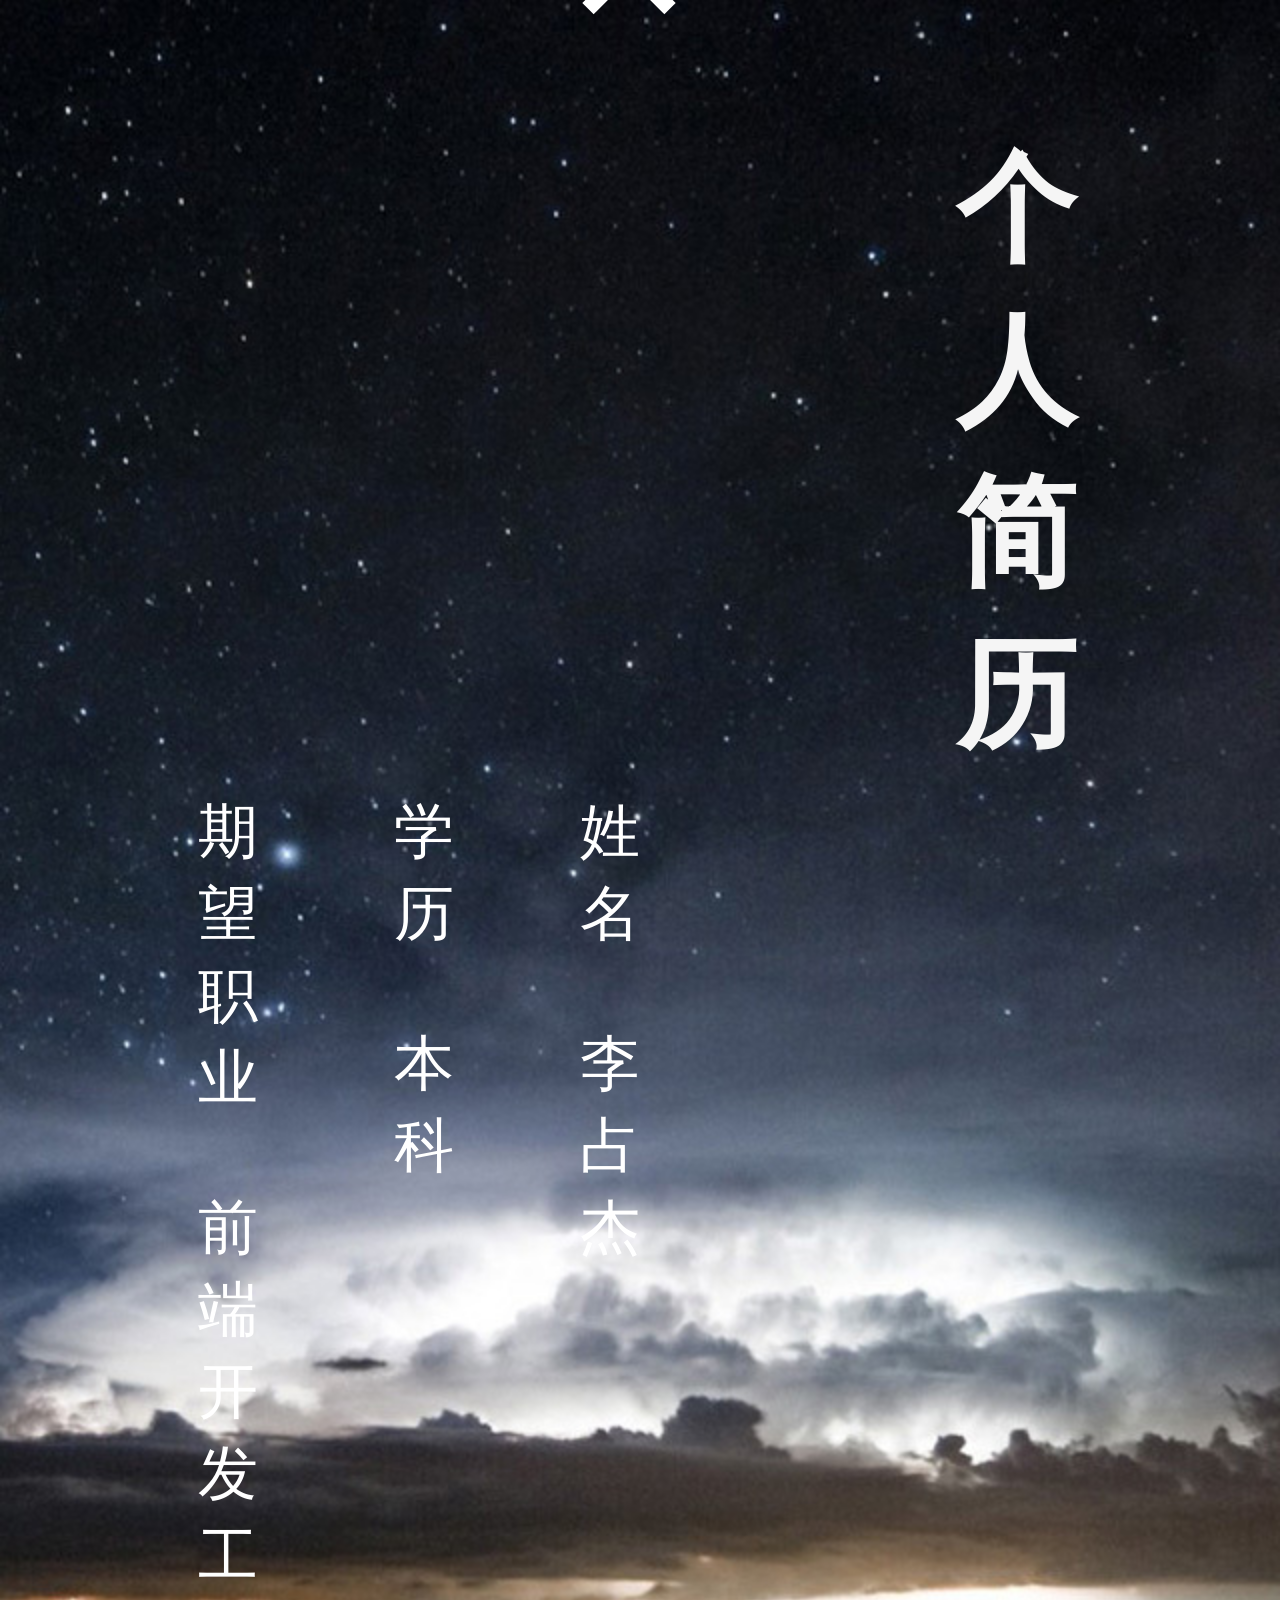
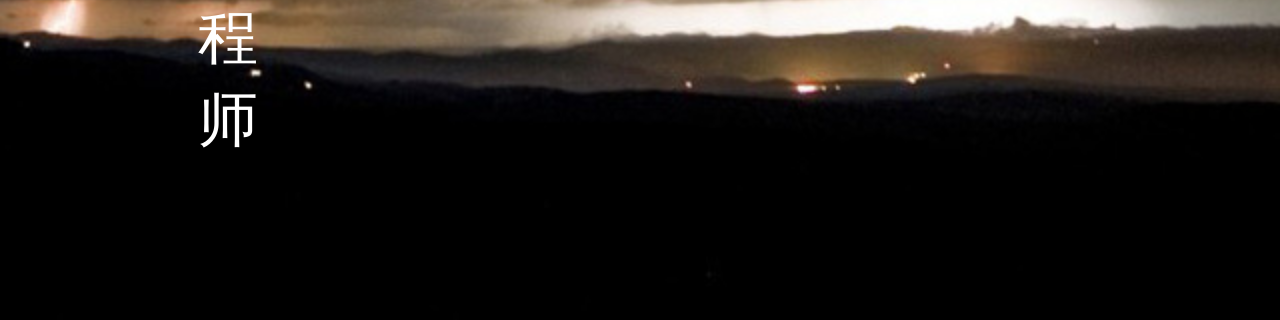
==== commit f99c9687: "init repository" ====
--- a/index.html
+++ b/index.html
@@ -9,7 +9,7 @@
 <body>
 <div id="main">
     <ul class="slide">
-        <li >
+        <li class="zIndex">
             <div class="a1">
                 <h2>个人简历 </h2>
 
@@ -40,7 +40,7 @@
 
             </div>
         </li>
-        <li class="zIndex">
+        <li >
             <div class="a3">
                 <p>工作经历</p>
                 <p>2012年12月 ~ 2014年7月  北京宸康科技有限公司<br>
